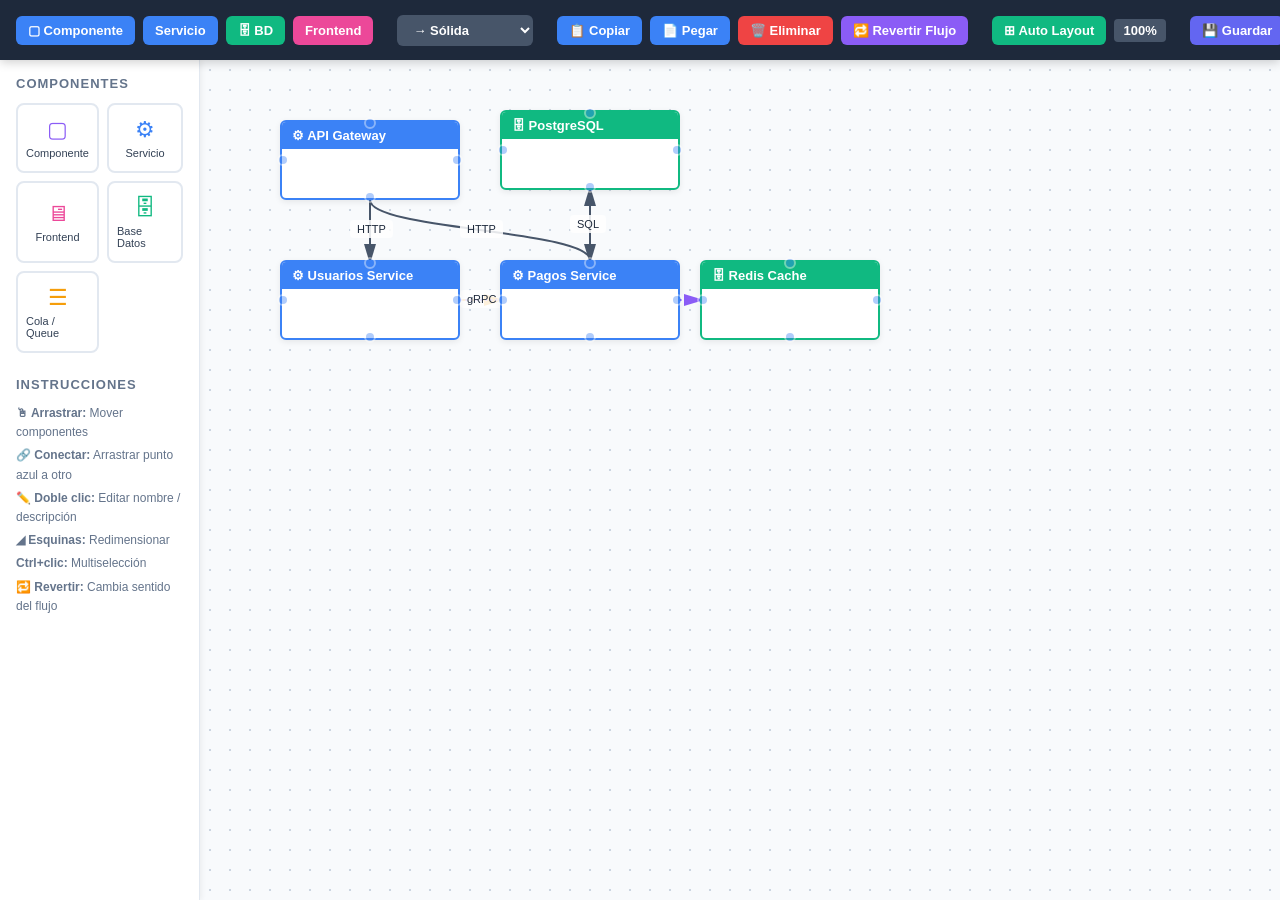
==== diagrammer.html @ 5b0c7329 "first commit" ====
<!DOCTYPE html>
<html lang="es">
<head>
    <meta charset="UTF-8">
    <meta name="viewport" content="width=device-width, initial-scale=1.0">
    <title>Diagrama de Componentes</title>
    <style>
        * { margin: 0; padding: 0; box-sizing: border-box; }
        body { font-family: 'Segoe UI', sans-serif; overflow: hidden; background: #f0f2f5; }

        .toolbar {
            position: fixed; top: 0; left: 0; right: 0; height: 60px;
            background: #1e293b; display: flex; align-items: center; padding: 0 16px; gap: 8px; z-index: 1000;
            box-shadow: 0 2px 10px rgba(0,0,0,0.2); color: white;
        }
        .toolbar button, .toolbar select {
            padding: 7px 12px; border: none; border-radius: 6px; cursor: pointer;
            font-weight: 600; transition: 0.2s; font-size: 13px;
        }
        .toolbar button { background: #3b82f6; color: white; white-space: nowrap; }
        .toolbar button:hover { background: #2563eb; }
        .toolbar select { background: #475569; color: white; }
        .toolbar .sep { width: 1px; height: 28px; background: #475569; margin: 0 4px; }

        .sidebar {
            position: fixed; left: 0; top: 60px; width: 200px; height: calc(100vh - 60px);
            background: #fff; border-right: 1px solid #e2e8f0; padding: 16px;
            overflow-y: auto; z-index: 999; box-shadow: 2px 0 5px rgba(0,0,0,0.05);
        }
        .sidebar h3 { font-size: 13px; color: #64748b; text-transform: uppercase; margin-bottom: 12px; letter-spacing: 1px; }

        .shape-palette { display: grid; grid-template-columns: 1fr 1fr; gap: 8px; margin-bottom: 24px; }
        .shape-btn {
            display: flex; flex-direction: column; align-items: center; justify-content: center;
            padding: 12px 8px; border: 2px solid #e2e8f0; border-radius: 8px; cursor: pointer;
            transition: 0.2s; background: white; font-size: 11px; color: #334155;
        }
        .shape-btn:hover { border-color: #3b82f6; background: #eff6ff; }
        .shape-btn .icon { font-size: 22px; margin-bottom: 4px; }

        #canvas {
            position: fixed; left: 200px; top: 60px; right: 0; bottom: 0;
            background: #f8fafc;
            background-image: radial-gradient(#cbd5e1 1px, transparent 1px);
            background-size: 20px 20px; overflow: hidden; transform-origin: 0 0;
        }

        #connections-svg { position: absolute; top: 0; left: 0; width: 100%; height: 100%; pointer-events: none; z-index: 1; }
        .connection-line { fill: none; stroke: #475569; stroke-width: 2; pointer-events: stroke; cursor: pointer; }
        .connection-line:hover { stroke: #3b82f6; stroke-width: 3; }
        .connection-line.dashed { stroke-dasharray: 6,4; stroke: #f59e0b; }
        .connection-line.dotted { stroke-dasharray: 2,3; stroke: #8b5cf6; }
        .connection-line.selected { stroke: #ef4444; stroke-width: 3; }
        .connection-line.bidi { marker-end: url(#arrow); }

        .conn-label {
            position: absolute; font-size: 11px; color: #1e293b; background: rgba(255,255,255,0.85);
            padding: 2px 6px; border-radius: 4px; pointer-events: auto; cursor: pointer;
            border: 1px solid transparent; z-index: 5; white-space: nowrap;
        }
        .conn-label:hover { border-color: #3b82f6; }
        .conn-label.selected { border-color: #ef4444; background: #fef2f2; }

        .node {
            position: absolute; cursor: move; z-index: 10; user-select: none;
            background: white; box-shadow: 0 2px 6px rgba(0,0,0,0.08);
            transition: box-shadow 0.15s; border-radius: 6px; overflow: visible;
        }
        .node:hover { box-shadow: 0 6px 12px rgba(0,0,0,0.12); }
        .node.selected { outline: 3px solid #3b82f6; outline-offset: 2px; }

        .node.component {
            border: 2px solid #8b5cf6; min-width: 140px; min-height: 60px;
            display: flex; flex-direction: column;
        }
        .node.component.service { border-color: #3b82f6; }
        .node.component.database { border-color: #10b981; }
        .node.component.frontend { border-color: #ec4899; }
        .node.component.queue { border-color: #f59e0b; }

        .comp-header {
            background: #8b5cf6; color: white; padding: 6px 10px; font-weight: 600;
            font-size: 13px; cursor: move; border-radius: 4px 4px 0 0; display: flex; align-items: center; gap: 6px;
        }
        .node.component.service .comp-header { background: #3b82f6; }
        .node.component.database .comp-header { background: #10b981; }
        .node.component.frontend .comp-header { background: #ec4899; }
        .node.component.queue .comp-header { background: #f59e0b; }
        .comp-body { padding: 10px; font-size: 12px; color: #475569; flex: 1; cursor: move; }

        .resize-handle {
            position: absolute; width: 10px; height: 10px; background: #3b82f6;
            border: 2px solid white; border-radius: 2px; z-index: 25; display: none; cursor: nwse-resize;
        }
        .node.selected .resize-handle { display: block; }
        .resize-handle.se { bottom: -5px; right: -5px; cursor: nwse-resize; }
        .resize-handle.sw { bottom: -5px; left: -5px; cursor: nesw-resize; }
        .resize-handle.ne { top: -5px; right: -5px; cursor: nesw-resize; }
        .resize-handle.nw { top: -5px; left: -5px; cursor: nwse-resize; }

        .node-text { font-size: 12px; color: #1e293b; text-align: center; padding: 4px 6px; word-break: break-word; line-height: 1.3; }

        .conn-point {
            position: absolute; width: 12px; height: 12px; background: #3b82f6;
            border-radius: 50%; border: 2px solid white; cursor: crosshair;
            z-index: 20; opacity: 0.4; transition: opacity 0.15s;
        }
        .node:hover .conn-point { opacity: 1; }
        .conn-point.connecting { opacity: 1; background: #10b981; animation: pulse 1s infinite; }
        @keyframes pulse { 0%,100% { transform: scale(1); } 50% { transform: scale(1.3); } }
        .conn-point.top { top: -5px; left: 50%; transform: translateX(-50%); }
        .conn-point.bottom { bottom: -5px; left: 50%; transform: translateX(-50%); }
        .conn-point.left { left: -5px; top: 50%; transform: translateY(-50%); }
        .conn-point.right { right: -5px; top: 50%; transform: translateY(-50%); }

        #rubberBand {
            position: absolute; border: 1px solid #3b82f6; background: rgba(59,130,246,0.08);
            z-index: 100; pointer-events: none; display: none;
        }

        .modal { display: none; position: fixed; inset: 0; background: rgba(0,0,0,0.5); z-index: 2000; justify-content: center; align-items: center; }
        .modal-content { background: white; padding: 24px; border-radius: 10px; width: 440px; box-shadow: 0 10px 25px rgba(0,0,0,0.2); }
        .modal-content h2 { margin-bottom: 16px; color: #1e293b; font-size: 18px; }
        .form-group { margin-bottom: 12px; }
        .form-group label { display: block; margin-bottom: 4px; font-weight: 600; color: #475569; font-size: 13px; }
        .form-group input, .form-group select, .form-group textarea { width: 100%; padding: 8px; border: 1px solid #cbd5e1; border-radius: 5px; font-family: inherit; font-size: 13px; }
        .form-group textarea { resize: vertical; min-height: 50px; }
        .modal-btns { display: flex; justify-content: flex-end; gap: 8px; margin-top: 16px; }
        .btn { padding: 8px 16px; border: none; border-radius: 5px; cursor: pointer; font-weight: 600; font-size: 13px; }
        .btn-primary { background: #3b82f6; color: white; }
        .btn-secondary { background: #94a3b8; color: white; }
        .btn-success { background: #10b981; color: white; }
        .btn-danger { background: #ef4444; color: white; }
        .btn-warning { background: #f59e0b; color: white; }

        .instrucciones { font-size: 12px; color: #64748b; line-height: 1.6; }
        .instrucciones p { margin-bottom: 4px; }
    </style>
</head>
<body>

    <div class="toolbar">
        <button onclick="addElement('component')">▢ Componente</button>
        <button onclick="addElement('component','Servicio','','','service')" style="background:#3b82f6;"> Servicio</button>
        <button onclick="addElement('component','Base Datos','','','database')" style="background:#10b981;">🗄 BD</button>
        <button onclick="addElement('component','Frontend','','','frontend')" style="background:#ec4899;"> Frontend</button>
        <div class="sep"></div>
        <select id="lineType">
            <option value="solid">→ Sólida</option>
            <option value="dashed">→ Discontinua</option>
            <option value="dotted">→ Punteada</option>
        </select>
        <div class="sep"></div>
        <button onclick="copySelected()">📋 Copiar</button>
        <button onclick="pasteSelected()">📄 Pegar</button>
        <button onclick="deleteSelected()" style="background:#ef4444;">🗑️ Eliminar</button>
        <button onclick="reverseConn()" style="background:#8b5cf6;">🔁 Revertir Flujo</button>
        <div class="sep"></div>
        <button onclick="autoLayout()" style="background:#10b981;">⊞ Auto Layout</button>
        <input id="zoomDisplay" type="text" value="100%" style="color:white;font-size:13px;font-weight:600;width:52px;text-align:center;background:#475569;border:none;border-radius:4px;padding:4px;" onchange="applyZoomInput(this)" onkeydown="if(event.key==='Enter') this.blur()" ondblclick="resetZoom()">
        <div class="sep"></div>
        <button onclick="saveDiagram()" style="background:#6366f1;">💾 Guardar</button>
        <button onclick="loadDiagram()">📂 Cargar</button>
        <input type="file" id="fileInput" style="display:none" accept=".json" onchange="loadFromFile(this)">
    </div>

    <div class="sidebar">
        <h3>Componentes</h3>
        <div class="shape-palette">
            <div class="shape-btn" onclick="addElement('component')">
                <div class="icon" style="color:#8b5cf6;">▢</div>Componente
            </div>
            <div class="shape-btn" onclick="addElement('component','Servicio','','','service')">
                <div class="icon" style="color:#3b82f6;">⚙</div>Servicio
            </div>
            <div class="shape-btn" onclick="addElement('component','Frontend','','','frontend')">
                <div class="icon" style="color:#ec4899;">🖥</div>Frontend
            </div>
            <div class="shape-btn" onclick="addElement('component','Base Datos','','','database')">
                <div class="icon" style="color:#10b981;">🗄</div>Base Datos
            </div>
            <div class="shape-btn" onclick="addElement('component','Cola','','','queue')">
                <div class="icon" style="color:#f59e0b;">☰</div>Cola / Queue
            </div>
        </div>

        <h3>Instrucciones</h3>
        <div class="instrucciones">
            <p><strong>🖱 Arrastrar:</strong> Mover componentes</p>
            <p><strong>🔗 Conectar:</strong> Arrastrar punto azul a otro</p>
            <p><strong>✏️ Doble clic:</strong> Editar nombre / descripción</p>
            <p><strong>◢ Esquinas:</strong> Redimensionar</p>
            <p><strong>Ctrl+clic:</strong> Multiselección</p>
            <p><strong>🔁 Revertir:</strong> Cambia sentido del flujo</p>
        </div>
    </div>

    <div id="canvas">
        <div id="rubberBand"></div>
        <svg id="connections-svg">
            <defs>
                <marker id="arrow" markerWidth="10" markerHeight="10" refX="8" refY="3" orient="auto">
                    <polygon points="0 0, 10 3, 0 6" fill="#475569" />
                </marker>
                <marker id="arrow-dashed" markerWidth="10" markerHeight="10" refX="8" refY="3" orient="auto">
                    <polygon points="0 0, 10 3, 0 6" fill="#f59e0b" />
                </marker>
                <marker id="arrow-dotted" markerWidth="10" markerHeight="10" refX="8" refY="3" orient="auto">
                    <polygon points="0 0, 10 3, 0 6" fill="#8b5cf6" />
                </marker>
                <marker id="arrow-rev" markerWidth="10" markerHeight="10" refX="2" refY="3" orient="auto">
                    <polygon points="10 0, 0 3, 10 6" fill="#475569" />
                </marker>
            </defs>
        </svg>
    </div>

    <div id="editModal" class="modal">
        <div class="modal-content">
            <h2 id="modalTitle">Editar Elemento</h2>
            <div class="form-group">
                <label>Nombre:</label>
                <input type="text" id="editLabel">
            </div>
            <div id="connLabelGroup" class="form-group" style="display:none;">
                <label>Etiqueta del flujo:</label>
                <input type="text" id="editConnLabel">
            </div>
            <div id="compDescGroup" class="form-group" style="display:none;">
                <label>Descripción / Tecnología:</label>
                <textarea id="editCompDesc" placeholder="Ej: Node.js, PostgreSQL, React..."></textarea>
            </div>
            <div id="compTypeGroup" class="form-group" style="display:none;">
                <label>Tipo:</label>
                <select id="editCompType">
                    <option value="">Componente</option>
                    <option value="service">Servicio</option>
                    <option value="database">Base de Datos</option>
                    <option value="frontend">Frontend</option>
                    <option value="queue">Cola / Queue</option>
                </select>
            </div>
            <div class="modal-btns">
                <button class="btn btn-secondary" onclick="closeModal()">Cancelar</button>
                <button class="btn btn-primary" onclick="saveEdit()">Guardar</button>
            </div>
        </div>
    </div>

    <div id="saveModal" class="modal">
        <div class="modal-content">
            <h2>Guardar Diagrama</h2>
            <div class="form-group">
                <label>Nombre del archivo:</label>
                <input type="text" id="saveFileName" value="diagrama-componentes.json">
            </div>
            <div style="font-size:13px;color:#64748b;margin-bottom:12px;">
                Se abrirá el selector de archivos para elegir la ubicación.
            </div>
            <div class="modal-btns">
                <button class="btn btn-secondary" onclick="closeSaveModal()">Cancelar</button>
                <button class="btn btn-primary" onclick="confirmSave()">Guardar</button>
            </div>
        </div>
    </div>

    <div id="connEditModal" class="modal">
        <div class="modal-content">
            <h2>Editar Flujo</h2>
            <div class="form-group">
                <label>Nombre del flujo:</label>
                <input type="text" id="editConnLabel2">
            </div>
            <div class="form-group">
                <label>Tipo de línea:</label>
                <select id="editConnStyle">
                    <option value="solid">Sólida (→)</option>
                    <option value="dashed">Discontinua (⇢)</option>
                    <option value="dotted">Punteada (⇢)</option>
                </select>
            </div>
            <div class="modal-btns">
                <button class="btn btn-secondary" onclick="closeConnModal()">Cancelar</button>
                <button class="btn btn-warning" onclick="reverseConn()">🔁 Revertir dirección</button>
                <button class="btn btn-primary" onclick="saveConnEdit()">Guardar</button>
            </div>
        </div>
    </div>

    <script>
        let elements = [];
        let connections = [];
        let idCounter = 0;
        let connCounter = 0;
        let copiedData = null;
        let isDragging = false;
        let dragTarget = null;
        let dragOffsetX = 0, dragOffsetY = 0;
        let isConnecting = false;
        let selectedIds = new Set();
        let dragStartPositions = [];
        let dragStartTargetX = 0, dragStartTargetY = 0;
        let isRubberBanding = false;
        let rubberStartX = 0, rubberStartY = 0;
        let rubberSelected = false;
        let isResizing = false;
        let resizeTarget = null;
        let resizeHandle = '';
        let resizeStartX = 0, resizeStartY = 0;
        let resizeStartW = 0, resizeStartH = 0;
        let resizeStartElX = 0, resizeStartElY = 0;
        let viewScale = 1.0;
        let connectingFromId = null;
        let connectingFromPos = null;
        let tempLine = null;

        const canvas = document.getElementById('canvas');
        const svg = document.getElementById('connections-svg');
        const connLabels = new Map();

        /* --- Auto Save / Load --- */

        function autoSave() {
            try { localStorage.setItem('comp_data', JSON.stringify({ elements, connections, idCounter, connCounter })); }
            catch(e) {}
        }

        function autoLoad() {
            try {
                const data = JSON.parse(localStorage.getItem('comp_data'));
                if(data && data.elements && data.elements.length > 0) {
                    elements = data.elements;
                    connections = data.connections || [];
                    idCounter = data.idCounter || 0;
                    connCounter = data.connCounter || 0;
                    elements.forEach(el => renderElement(el));
                    setTimeout(() => { connections.forEach(c => renderConn(c)); renderAllConnLabels(); }, 100);
                    return true;
                }
            } catch(e) {}
            return false;
        }

        window.onload = () => {
            if(!autoLoad()) addExample();
            updateZoomDisplay();
        };

        /* --- Element creation --- */

        function addElement(type, label = null, x = null, y = null, subtype = '') {
            const rect = canvas.getBoundingClientRect();
            const id = 'el-' + idCounter++;
            const w = 180, h = 80;

            const el = {
                id, type,
                x: x !== null ? x : rect.width / viewScale / 2 - 90 + (Math.random() * 40 - 20),
                y: y !== null ? y : rect.height / viewScale / 2 - 40 + (Math.random() * 40 - 20),
                label: label || 'Nuevo Componente',
                width: w, height: h,
                subtype: subtype || '',
                description: ''
            };

            elements.push(el);
            renderElement(el);
            autoSave();
        }

        /* --- Rendering --- */

        function renderElement(el) {
            const div = document.createElement('div');
            div.id = el.id;
            div.className = `node component${el.subtype ? ' ' + el.subtype : ''}`;
            div.style.left = el.x + 'px';
            div.style.top = el.y + 'px';
            div.style.width = el.width + 'px';
            div.style.height = el.height + 'px';

            div.innerHTML = `
                <div class="comp-header">${el.subtype === 'database' ? '🗄' : el.subtype === 'frontend' ? '🖥' : el.subtype === 'queue' ? '☰' : el.subtype === 'service' ? '⚙' : '▢'} ${el.label}</div>
                <div class="comp-body">${el.description || ''}</div>
                <div class="conn-point top" data-node="${el.id}" data-pos="top"></div>
                <div class="conn-point bottom" data-node="${el.id}" data-pos="bottom"></div>
                <div class="conn-point left" data-node="${el.id}" data-pos="left"></div>
                <div class="conn-point right" data-node="${el.id}" data-pos="right"></div>
                <div class="resize-handle nw" data-handle="nw"></div>
                <div class="resize-handle ne" data-handle="ne"></div>
                <div class="resize-handle sw" data-handle="sw"></div>
                <div class="resize-handle se" data-handle="se"></div>`;

            div.querySelectorAll('.conn-point').forEach(p => {
                p.addEventListener('mousedown', (e) => startConn(e, el.id, p.dataset.pos));
            });

            div.querySelectorAll('.resize-handle').forEach(h => {
                h.addEventListener('mousedown', (e) => {
                    e.stopPropagation(); e.preventDefault();
                    if(e.button !== 0) return;
                    isResizing = true;
                    resizeTarget = el;
                    resizeHandle = h.dataset.handle;
                    resizeStartX = e.clientX;
                    resizeStartY = e.clientY;
                    resizeStartW = el.width;
                    resizeStartH = el.height;
                    resizeStartElX = el.x;
                    resizeStartElY = el.y;
                });
            });

            div.addEventListener('mousedown', (e) => {
                if(e.target.classList.contains('conn-point')) return;
                if(e.target.classList.contains('resize-handle')) return;
                if(!selectedIds.has(el.id)) {
                    selectElement(el.id, e.ctrlKey || e.metaKey);
                } else if (e.ctrlKey || e.metaKey) {
                    selectElement(el.id, true);
                    return;
                }
                isDragging = true;
                dragTarget = el;
                const r = div.getBoundingClientRect();
                dragOffsetX = (e.clientX - r.left) / viewScale;
                dragOffsetY = (e.clientY - r.top) / viewScale;
                    if(selectedIds.size > 1) {
                        dragStartPositions = [];
                        selectedIds.forEach(sid => {
                            const se = elements.find(e => e.id === sid);
                            if(se) dragStartPositions.push({ id: sid, x: se.x, y: se.y });
                        });
                        dragStartTargetX = el.x;
                        dragStartTargetY = el.y;
                    } else dragStartPositions = [];
            });

            div.addEventListener('dblclick', () => openEditModal(el.id));
            canvas.appendChild(div);
        }

        /* --- Resize --- */

        function doResize(e) {
            if(!isResizing || !resizeTarget) return;
            const dx = (e.clientX - resizeStartX) / viewScale;
            const dy = (e.clientY - resizeStartY) / viewScale;
            const minW = 140, minH = 60;
            let x = resizeStartElX, y = resizeStartElY;
            let w = resizeStartW, h = resizeStartH;

            if(resizeHandle === 'se') { w = Math.max(minW, w + dx); h = Math.max(minH, h + dy); }
            else if(resizeHandle === 'sw') { w = Math.max(minW, w - dx); x += dx; h = Math.max(minH, h + dy); }
            else if(resizeHandle === 'ne') { w = Math.max(minW, w + dx); h = Math.max(minH, h - dy); y += dy; }
            else if(resizeHandle === 'nw') { w = Math.max(minW, w - dx); x += dx; h = Math.max(minH, h - dy); y += dy; }

            resizeTarget.x = x;
            resizeTarget.y = y;
            resizeTarget.width = w;
            resizeTarget.height = h;

            const dom = document.getElementById(resizeTarget.id);
            if(dom) {
                dom.style.left = x + 'px';
                dom.style.top = y + 'px';
                dom.style.width = w + 'px';
                dom.style.height = h + 'px';
            }
            updateConns();
            renderAllConnLabels();
        }

        /* --- Auto Layout --- */

        function autoLayout() {
            if(elements.length === 0) return;
            const gapX = 60, gapY = 50;
            const pad = 80;
            const maxW = Math.max(...elements.map(e => e.width));
            const maxH = Math.max(...elements.map(e => e.height));
            const cellW = maxW + gapX, cellH = maxH + gapY;
            const cols = Math.max(1, Math.ceil(Math.sqrt(elements.length * cellW / cellH)));
            const rows = Math.ceil(elements.length / cols);
            const sorted = [...elements].sort((a, b) => a.y - b.y || a.x - b.x);
            const cr = canvas.getBoundingClientRect();
            const totalW = cols * cellW - gapX;
            const totalH = rows * cellH - gapY;
            const startX = Math.max(pad, (cr.width / viewScale - totalW) / 2);
            const startY = Math.max(pad, (cr.height / viewScale - totalH) / 2);
            let row = 0, col = 0;
            sorted.forEach(el => {
                el.x = startX + col * cellW;
                el.y = startY + row * cellH;
                const dom = document.getElementById(el.id);
                if(dom) { dom.style.left = el.x + 'px'; dom.style.top = el.y + 'px'; }
                col++;
                if(col >= cols) { col = 0; row++; }
            });
            updateConns();
            renderAllConnLabels();
            autoSave();
        }

        /* --- Selection --- */

        function selectElement(id, ctrlKey = false) {
            if(ctrlKey) {
                if(selectedIds.has(id)) { selectedIds.delete(id); document.getElementById(id)?.classList.remove('selected'); }
                else { selectedIds.add(id); document.getElementById(id)?.classList.add('selected'); }
            } else {
                document.querySelectorAll('.node, .connection-line, .conn-label').forEach(e => e.classList.remove('selected'));
                selectedIds.clear();
                selectedIds.add(id);
                document.getElementById(id)?.classList.add('selected');
            }
        }

        function selectConn(id, ctrlKey = false) {
            if(ctrlKey) {
                if(selectedIds.has(id)) { selectedIds.delete(id); document.getElementById(id)?.classList.remove('selected');
                    const lbl = connLabels.get(id); if(lbl) lbl.classList.remove('selected');
                } else { selectedIds.add(id); document.getElementById(id)?.classList.add('selected');
                    const lbl = connLabels.get(id); if(lbl) lbl.classList.add('selected'); }
            } else {
                document.querySelectorAll('.node, .connection-line, .conn-label').forEach(e => e.classList.remove('selected'));
                selectedIds.clear();
                selectedIds.add(id);
                document.getElementById(id)?.classList.add('selected');
                const lbl = connLabels.get(id); if(lbl) lbl.classList.add('selected');
            }
        }

        /* --- Connections --- */

        function startConn(e, id, pos) {
            e.stopPropagation(); e.preventDefault();
            isConnecting = true;
            connectingFromId = id;
            connectingFromPos = pos;
            const fromEl = document.getElementById(id);
            const fromPoint = fromEl?.querySelector(`.conn-point[data-pos="${pos}"]`);
            if(fromPoint) fromPoint.classList.add('connecting');
            tempLine = document.createElementNS('http://www.w3.org/2000/svg', 'path');
            tempLine.setAttribute('stroke', '#3b82f6');
            tempLine.setAttribute('stroke-width', '2');
            tempLine.setAttribute('fill', 'none');
            tempLine.setAttribute('stroke-dasharray', '5,5');
            svg.appendChild(tempLine);
            document.addEventListener('mousemove', updateTempConn);
            document.addEventListener('mouseup', finishConn);
        }

        function updateTempConn(e) {
            if(!isConnecting || !tempLine) return;
            const fromEl = document.getElementById(connectingFromId);
            if(!fromEl) return;
            const p1 = getPoint(fromEl, connectingFromPos);
            const cr = canvas.getBoundingClientRect();
            const p2 = { x: (e.clientX - cr.left) / viewScale, y: (e.clientY - cr.top) / viewScale };
            tempLine.setAttribute('d', `M ${p1.x} ${p1.y} L ${p2.x} ${p2.y}`);
        }

        function finishConn(e) {
            document.removeEventListener('mousemove', updateTempConn);
            document.removeEventListener('mouseup', finishConn);
            if(tempLine) { tempLine.remove(); tempLine = null; }
            document.querySelectorAll('.conn-point').forEach(p => p.classList.remove('connecting'));
            const target = e.target;
            if(target && target.classList.contains('conn-point')) {
                const toId = target.dataset.node;
                const toPos = target.dataset.pos;
                if(connectingFromId !== toId) {
                    const style = document.getElementById('lineType').value;
                    createConn(connectingFromId + ':' + connectingFromPos, toId + ':' + toPos, style);
                }
            }
            isConnecting = false;
            connectingFromId = null;
            connectingFromPos = null;
        }

        function createConn(from, to, style, label = '') {
            if(connections.find(c => c.from === from && c.to === to)) return;
            const conn = { id: 'conn-' + connCounter++, from, to, style, label: label || '' };
            connections.push(conn);
            renderConn(conn);
            renderAllConnLabels();
            autoSave();
        }

        function renderConn(conn) {
            let path = document.getElementById(conn.id);
            if(!path) {
                path = document.createElementNS('http://www.w3.org/2000/svg', 'path');
                path.id = conn.id;
                path.classList.add('connection-line');
                if(conn.style === 'dashed') path.classList.add('dashed');
                if(conn.style === 'dotted') path.classList.add('dotted');
                const markerMap = { solid: 'url(#arrow)', dashed: 'url(#arrow-dashed)', dotted: 'url(#arrow-dotted)' };
                path.setAttribute('marker-end', markerMap[conn.style] || markerMap.solid);
                path.addEventListener('click', (e) => { e.stopPropagation(); selectConn(conn.id, e.ctrlKey || e.metaKey); });
                path.addEventListener('dblclick', (e) => { e.stopPropagation(); openConnModal(conn.id); });
                svg.appendChild(path);
            }

            const fromEl = document.getElementById(conn.from.split(':')[0]);
            const toEl = document.getElementById(conn.to.split(':')[0]);
            if(!fromEl || !toEl) return;

            const p1 = getPoint(fromEl, conn.from.split(':')[1]);
            const p2 = getPoint(toEl, conn.to.split(':')[1]);
            const fromPos = conn.from.split(':')[1];
            const toPos = conn.to.split(':')[1];
            const dx = Math.min(Math.abs(p2.x - p1.x) * 0.5, 150);
            const dy = Math.min(Math.abs(p2.y - p1.y) * 0.5, 150);
            const dirs = { top: -1, bottom: 1, left: -1, right: 1 };
            const o1 = dirs[fromPos] || 1;
            const o2 = dirs[toPos] || 1;
            const isHorizFrom = fromPos === 'left' || fromPos === 'right';
            const isHorizTo = toPos === 'left' || toPos === 'right';
            const cp1x = isHorizFrom ? p1.x + dx * o1 : p1.x;
            const cp1y = isHorizFrom ? p1.y : p1.y + dy * o1;
            const cp2x = isHorizTo ? p2.x + dx * o2 : p2.x;
            const cp2y = isHorizTo ? p2.y : p2.y + dy * o2;
            path.setAttribute('d', `M ${p1.x} ${p1.y} C ${cp1x} ${cp1y}, ${cp2x} ${cp2y}, ${p2.x} ${p2.y}`);
        }

        function getPoint(el, pos) {
            const r = el.getBoundingClientRect();
            const cr = canvas.getBoundingClientRect();
            const s = viewScale;
            return {
                top:    { x: (r.left + r.width/2 - cr.left) / s, y: (r.top - cr.top) / s },
                bottom: { x: (r.left + r.width/2 - cr.left) / s, y: (r.bottom - cr.top) / s },
                left:   { x: (r.left - cr.left) / s, y: (r.top + r.height/2 - cr.top) / s },
                right:  { x: (r.right - cr.left) / s, y: (r.top + r.height/2 - cr.top) / s }
            }[pos] || { x: (r.left + r.width/2 - cr.left) / s, y: (r.top + r.height/2 - cr.top) / s };
        }

        function updateConns() { connections.forEach(c => renderConn(c)); }

        /* --- Connection Labels --- */

        function getConnMidpoint(conn) {
            const fromEl = document.getElementById(conn.from.split(':')[0]);
            const toEl = document.getElementById(conn.to.split(':')[0]);
            if(!fromEl || !toEl) return null;
            const p1 = getPoint(fromEl, conn.from.split(':')[1]);
            const p2 = getPoint(toEl, conn.to.split(':')[1]);
            return { x: (p1.x + p2.x) / 2, y: (p1.y + p2.y) / 2 };
        }

        function renderAllConnLabels() {
            connLabels.forEach((labelEl, connId) => { if(labelEl) labelEl.remove(); });
            connLabels.clear();
            connections.forEach(conn => {
                if(!conn.label) return;
                const mid = getConnMidpoint(conn);
                if(!mid) return;
                const label = document.createElement('div');
                label.className = 'conn-label';
                label.textContent = conn.label;
                label.style.left = (mid.x - 20) + 'px';
                label.style.top = (mid.y - 10) + 'px';
                label.dataset.connId = conn.id;
                label.addEventListener('mousedown', (e) => { e.stopPropagation(); selectConn(conn.id, e.ctrlKey || e.metaKey); });
                label.addEventListener('dblclick', (e) => { e.stopPropagation(); openConnModal(conn.id); });
                canvas.appendChild(label);
                connLabels.set(conn.id, label);
            });
        }

        /* --- Connection Reverse --- */

        function reverseConn() {
            const id = getFirstSelectedId();
            if(!id || !id.startsWith('conn-')) return alert('Selecciona un flujo primero');
            const conn = connections.find(c => c.id === id);
            if(!conn) return;
            const tmp = conn.from;
            conn.from = conn.to;
            conn.to = tmp;
            renderConn(conn);
            renderAllConnLabels();
            autoSave();
        }

        /* --- Alignment Guides --- */

        const GUIDE_THRESHOLD = 6;
        let guideLines = [];

        function clearGuides() {
            guideLines.forEach(g => g.remove());
            guideLines = [];
        }

        function addGuideLine(x1, y1, x2, y2) {
            const line = document.createElementNS('http://www.w3.org/2000/svg', 'line');
            line.setAttribute('x1', x1);
            line.setAttribute('y1', y1);
            line.setAttribute('x2', x2);
            line.setAttribute('y2', y2);
            line.setAttribute('stroke', '#3b82f6');
            line.setAttribute('stroke-width', '1');
            line.setAttribute('stroke-dasharray', '5,4');
            svg.appendChild(line);
            guideLines.push(line);
        }

        function getBounds(el) {
            return { l: el.x, r: el.x + el.width, t: el.y, b: el.y + el.height, cx: el.x + el.width / 2, cy: el.y + el.height / 2 };
        }

        function updateDragGuides(cursorX, cursorY) {
            clearGuides();
            if(!dragTarget) return null;
            const cr = canvas.getBoundingClientRect();
            const cw = cr.width, ch = cr.height;
            const dx = cursorX - dragStartTargetX;
            const dy = cursorY - dragStartTargetY;

            let dl, dr, dt, db, dcx, dcy;
            if(dragStartPositions.length > 0) {
                let minX = Infinity, minY = Infinity, maxX = -Infinity, maxY = -Infinity;
                dragStartPositions.forEach(({ id, x, y }) => {
                    const el = elements.find(e => e.id === id);
                    if(el) {
                        const ex = x + dx, ey = y + dy;
                        minX = Math.min(minX, ex); minY = Math.min(minY, ey);
                        maxX = Math.max(maxX, ex + el.width); maxY = Math.max(maxY, ey + el.height);
                    }
                });
                dl = minX; dr = maxX; dt = minY; db = maxY; dcx = (minX + maxX) / 2; dcy = (minY + maxY) / 2;
            } else {
                const bx = cursorX, by = cursorY;
                dl = bx; dr = bx + dragTarget.width; dt = by; db = by + dragTarget.height;
                dcx = (dl + dr) / 2; dcy = (dt + db) / 2;
            }

            const others = elements.filter(el => !selectedIds.has(el.id));
            let snapX = null, snapY = null;

            for(const o of others) {
                const ob = getBounds(o);
                const checks = [
                    { val: ob.l, type: 'x', guide: ob.l },
                    { val: ob.r, type: 'x', guide: ob.r },
                    { val: ob.cx, type: 'x', guide: ob.cx },
                    { val: ob.t, type: 'y', guide: ob.t },
                    { val: ob.b, type: 'y', guide: ob.b },
                    { val: ob.cy, type: 'y', guide: ob.cy },
                ];
                for(const c of checks) {
                    if(c.type === 'x') {
                        if(Math.abs(dl - c.val) < GUIDE_THRESHOLD) {
                            addGuideLine(c.guide, 0, c.guide, ch);
                            if(snapX === null) snapX = c.guide - (dl - cursorX);
                        }
                        if(Math.abs(dr - c.val) < GUIDE_THRESHOLD) {
                            addGuideLine(c.guide, 0, c.guide, ch);
                            if(snapX === null) snapX = c.guide - (dr - cursorX);
                        }
                        if(Math.abs(dcx - c.val) < GUIDE_THRESHOLD) {
                            addGuideLine(c.guide, 0, c.guide, ch);
                            if(snapX === null) snapX = c.guide - (dcx - cursorX);
                        }
                    } else {
                        if(Math.abs(dt - c.val) < GUIDE_THRESHOLD) {
                            addGuideLine(0, c.guide, cw, c.guide);
                            if(snapY === null) snapY = c.guide - (dt - cursorY);
                        }
                        if(Math.abs(db - c.val) < GUIDE_THRESHOLD) {
                            addGuideLine(0, c.guide, cw, c.guide);
                            if(snapY === null) snapY = c.guide - (db - cursorY);
                        }
                        if(Math.abs(dcy - c.val) < GUIDE_THRESHOLD) {
                            addGuideLine(0, c.guide, cw, c.guide);
                            if(snapY === null) snapY = c.guide - (dcy - cursorY);
                        }
                    }
                }
            }
            return { x: snapX !== null ? snapX : cursorX, y: snapY !== null ? snapY : cursorY };
        }

        /* --- Mouse events --- */

        document.addEventListener('mousemove', (e) => {
            if(isRubberBanding) {
                const cr = canvas.getBoundingClientRect();
                const mx = (e.clientX - cr.left) / viewScale, my = (e.clientY - cr.top) / viewScale;
                const band = document.getElementById('rubberBand');
                const x = Math.min(rubberStartX, mx), y = Math.min(rubberStartY, my);
                band.style.left = x + 'px'; band.style.top = y + 'px';
                band.style.width = Math.abs(mx - rubberStartX) + 'px';
                band.style.height = Math.abs(my - rubberStartY) + 'px';
            }
            if(isResizing) { doResize(e); return; }
            if(isDragging && dragTarget) {
                const cr = canvas.getBoundingClientRect();
                const rawX = (e.clientX - cr.left) / viewScale - dragOffsetX;
                const rawY = (e.clientY - cr.top) / viewScale - dragOffsetY;
                const snapped = updateDragGuides(rawX, rawY);
                const fx = snapped ? snapped.x : rawX;
                const fy = snapped ? snapped.y : rawY;
                if(dragStartPositions.length > 0) {
                    const dx = fx - dragStartTargetX;
                    const dy = fy - dragStartTargetY;
                    dragStartPositions.forEach(({ id, x, y }) => {
                        const ed = elements.find(el => el.id === id);
                        if(ed) { ed.x = x + dx; ed.y = y + dy;
                            const dom = document.getElementById(id);
                            if(dom) { dom.style.left = ed.x + 'px'; dom.style.top = ed.y + 'px'; }
                        }
                    });
                } else {
                    dragTarget.x = fx; dragTarget.y = fy;
                    const dom = document.getElementById(dragTarget.id);
                    if(dom) { dom.style.left = dragTarget.x + 'px'; dom.style.top = dragTarget.y + 'px'; }
                }
                updateConns();
                renderAllConnLabels();
            }
        });

        document.addEventListener('mouseup', (e) => {
            if(isRubberBanding) {
                isRubberBanding = false; rubberSelected = false;
                const band = document.getElementById('rubberBand');
                const rw = parseInt(band.style.width), rh = parseInt(band.style.height);
                band.style.display = 'none';
                if(rw > 5 || rh > 5) {
                    document.querySelectorAll('.selected').forEach(el => el.classList.remove('selected'));
                    selectedIds.clear();
                    const cr = canvas.getBoundingClientRect();
                    const mx = (e.clientX - cr.left) / viewScale;
                    const my = (e.clientY - cr.top) / viewScale;
                    const rx = Math.min(rubberStartX, mx);
                    const ry = Math.min(rubberStartY, my);
                    const rr = Math.max(rubberStartX, mx);
                    const rb = Math.max(rubberStartY, my);
                    elements.forEach(el => {
                        const dom = document.getElementById(el.id);
                        if(!dom) return;
                        const er = dom.getBoundingClientRect();
                        const elL = er.left - cr.left, elT = er.top - cr.top;
                        if(elL + er.width >= rx && elL <= rr && elT + er.height >= ry && elT <= rb) {
                            selectedIds.add(el.id); dom.classList.add('selected');
                        }
                    });
                    if(selectedIds.size > 0) rubberSelected = true;
                }
            }
            clearGuides();
            if(isResizing) { isResizing = false; resizeTarget = null; autoSave(); }
            if(isDragging) autoSave();
            isDragging = false; dragTarget = null;
        });

        canvas.addEventListener('mousedown', (e) => {
            if(e.target === canvas || e.target === svg || e.target.id === 'rubberBand') {
                const cr = canvas.getBoundingClientRect();
                isRubberBanding = true;
                rubberStartX = (e.clientX - cr.left) / viewScale; rubberStartY = (e.clientY - cr.top) / viewScale;
                const band = document.getElementById('rubberBand');
                band.style.left = rubberStartX + 'px'; band.style.top = rubberStartY + 'px';
                band.style.width = '0px'; band.style.height = '0px';
                band.style.display = 'block';
            }
        });

        canvas.addEventListener('click', (e) => {
            if(rubberSelected) { rubberSelected = false; return; }
            if(e.target === canvas || e.target === svg) {
                document.querySelectorAll('.selected').forEach(el => el.classList.remove('selected'));
                selectedIds.clear();
            }
        });

        function updateZoomDisplay() {
            document.getElementById('zoomDisplay').value = Math.round(viewScale * 100) + '%';
        }

        function resetZoom() { viewScale = 1.0; canvas.style.transform = 'scale(1)'; updateZoomDisplay(); }

        function applyZoomInput(input) {
            const pct = parseInt(input.value);
            if(isNaN(pct) || pct < 20 || pct > 500) { updateZoomDisplay(); return; }
            viewScale = pct / 100;
            canvas.style.transform = 'scale(' + viewScale + ')';
            updateZoomDisplay();
        }

        canvas.addEventListener('wheel', (e) => {
            if(!e.ctrlKey && !e.metaKey) return;
            e.preventDefault();
            const delta = -e.deltaY * 0.001;
            viewScale = Math.max(0.2, Math.min(5, viewScale + delta));
            canvas.style.transform = 'scale(' + viewScale + ')';
            updateZoomDisplay();
        }, { passive: false });

        /* --- CRUD --- */

        function copySelected() {
            if(selectedIds.size === 0) return alert('Selecciona al menos un elemento');
            const els = elements.filter(e => selectedIds.has(e.id));
            if(els.length > 0) copiedData = JSON.parse(JSON.stringify(els));
        }

        function pasteSelected() {
            if(!copiedData) return alert('Nada copiado');
            const newElements = copiedData.map(el => ({ ...el, id: 'el-' + idCounter++, x: el.x + 30, y: el.y + 30 }));
            newElements.forEach(el => { elements.push(el); renderElement(el); });
            autoSave();
        }

        function deleteSelected() {
            if(selectedIds.size === 0) return alert('Selecciona al menos un elemento');
            selectedIds.forEach(id => {
                if(id.startsWith('conn-')) {
                    connections = connections.filter(c => c.id !== id);
                    document.getElementById(id)?.remove();
                    const lbl = connLabels.get(id); if(lbl) { lbl.remove(); connLabels.delete(id); }
                } else {
                    elements = elements.filter(e => e.id !== id);
                    document.getElementById(id)?.remove();
                    connections = connections.filter(c => {
                        if(c.from.startsWith(id) || c.to.startsWith(id)) {
                            document.getElementById(c.id)?.remove();
                            const lbl = connLabels.get(c.id); if(lbl) { lbl.remove(); connLabels.delete(c.id); }
                            return false;
                        } return true;
                    });
                }
            });
            selectedIds.clear();
            autoSave();
        }

        /* --- Edit Modals --- */

        function openEditModal(id) {
            const el = elements.find(e => e.id === id);
            if(!el) return;
            document.getElementById('modalTitle').textContent = 'Editar Componente';
            document.getElementById('editLabel').value = el.label || '';
            document.getElementById('editConnLabel').value = '';
            document.getElementById('connLabelGroup').style.display = 'none';
            document.getElementById('compDescGroup').style.display = 'block';
            document.getElementById('compTypeGroup').style.display = 'block';
            document.getElementById('editCompDesc').value = el.description || '';
            document.getElementById('editCompType').value = el.subtype || '';
            document.getElementById('editModal').style.display = 'flex';
            selectedIds.clear();
            document.querySelectorAll('.selected').forEach(e => e.classList.remove('selected'));
            selectedIds.add(id);
            document.getElementById(id)?.classList.add('selected');
        }

        function openConnModal(connId) {
            const conn = connections.find(c => c.id === connId);
            if(!conn) return;
            document.getElementById('editConnLabel2').value = conn.label || '';
            document.getElementById('editConnStyle').value = conn.style || 'solid';
            document.getElementById('connEditModal').style.display = 'flex';
            document.getElementById('connEditModal').dataset.connId = connId;
        }

        function closeConnModal() { document.getElementById('connEditModal').style.display = 'none'; }

        function saveConnEdit() {
            const connId = document.getElementById('connEditModal').dataset.connId;
            const conn = connections.find(c => c.id === connId);
            if(!conn) return;
            conn.label = document.getElementById('editConnLabel2').value || '';
            conn.style = document.getElementById('editConnStyle').value;
            renderConn(conn);
            renderAllConnLabels();
            autoSave();
            closeConnModal();
        }

        function getFirstSelectedId() { return selectedIds.values().next().value; }

        function saveEdit() {
            const id = getFirstSelectedId();
            const el = elements.find(e => e.id === id);
            if(!el) return;
            el.label = document.getElementById('editLabel').value || el.label;
            el.description = document.getElementById('editCompDesc').value || '';
            el.subtype = document.getElementById('editCompType').value || '';

            const dom = document.getElementById(id);
            if(dom) {
                dom.className = `node component${el.subtype ? ' ' + el.subtype : ''}`;
                const h = dom.querySelector('.comp-header');
                if(h) h.innerHTML = `${el.subtype === 'database' ? '🗄' : el.subtype === 'frontend' ? '🖥' : el.subtype === 'queue' ? '☰' : el.subtype === 'service' ? '⚙' : '▢'} ${el.label}`;
                const b = dom.querySelector('.comp-body');
                if(b) b.textContent = el.description;
            }
            closeModal();
            autoSave();
        }

        function closeModal() { document.getElementById('editModal').style.display = 'none'; }
        function closeSaveModal() { document.getElementById('saveModal').style.display = 'none'; }

        /* --- File I/O --- */

        function saveDiagram() {
            document.getElementById('saveFileName').value = 'diagrama-componentes.json';
            document.getElementById('saveModal').style.display = 'flex';
        }

        async function confirmSave() {
            const fileName = document.getElementById('saveFileName').value.trim() || 'diagrama-componentes.json';
            closeSaveModal();
            const data = { elements, connections, idCounter, connCounter };
            const blob = new Blob([JSON.stringify(data, null, 2)], { type: 'application/json' });
            if('showSaveFilePicker' in window) {
                try {
                    const handle = await window.showSaveFilePicker({
                        suggestedName: fileName,
                        types: [{ description: 'JSON', accept: { 'application/json': ['.json'] } }]
                    });
                    const w = await handle.createWritable();
                    await w.write(blob); await w.close(); return;
                } catch(e) { if(e.name === 'AbortError') return; }
            }
            const a = document.createElement('a');
            a.href = URL.createObjectURL(blob); a.download = fileName; a.click();
        }

        async function loadDiagram() {
            if('showOpenFilePicker' in window) {
                try {
                    const [handle] = await window.showOpenFilePicker({
                        types: [{ description: 'JSON', accept: { 'application/json': ['.json'] } }]
                    });
                    loadFromFileObj(await handle.getFile());
                } catch(e) { if(e.name === 'AbortError') return; }
            } else document.getElementById('fileInput').click();
        }

        function loadFromFile(input) {
            if(input.files[0]) { loadFromFileObj(input.files[0]); input.value = ''; }
        }

        function loadFromFileObj(file) {
            const reader = new FileReader();
            reader.onload = (e) => {
                try {
                    const data = JSON.parse(e.target.result);
                    document.querySelectorAll('.node, .connection-line, .conn-label').forEach(el => el.remove());
                    connLabels.clear();
                    selectedIds.clear();
                    elements = data.elements; connections = data.connections || [];
                    idCounter = data.idCounter || 0; connCounter = data.connCounter || 0;
                    elements.forEach(el => renderElement(el));
                    setTimeout(() => { connections.forEach(c => renderConn(c)); renderAllConnLabels(); autoSave(); }, 100);
                } catch(err) { alert('Error: ' + err.message); }
            };
            reader.readAsText(file);
        }

        /* --- Example --- */

        function addExample() {
            addElement('component', 'API Gateway', 80, 60, 'service');
            addElement('component', 'Usuarios Service', 80, 200, 'service');
            addElement('component', 'Pagos Service', 300, 200, 'service');
            addElement('component', 'PostgreSQL', 300, 50, 'database');
            addElement('component', 'Redis Cache', 500, 200, 'database');

            setTimeout(() => {
                createConn('el-0:bottom', 'el-1:top', 'solid', 'HTTP');
                createConn('el-0:bottom', 'el-2:top', 'solid', 'HTTP');
                createConn('el-1:right', 'el-2:left', 'dashed', 'gRPC');
                createConn('el-1:right', 'el-4:left', 'dotted', 'cache');
                createConn('el-2:top', 'el-3:bottom', 'solid', 'SQL');
            }, 100);
        }

        /* --- Keyboard Shortcuts --- */

        document.addEventListener('keydown', (e) => {
            if(e.target.tagName === 'INPUT' || e.target.tagName === 'TEXTAREA' || e.target.tagName === 'SELECT') return;
            if(e.key === 'Delete') { e.preventDefault(); deleteSelected(); }
            if(e.ctrlKey && e.key === 'a') {
                e.preventDefault();
                document.querySelectorAll('.selected').forEach(el => el.classList.remove('selected'));
                selectedIds.clear();
                elements.forEach(el => {
                    selectedIds.add(el.id);
                    document.getElementById(el.id)?.classList.add('selected');
                });
                connections.forEach(c => {
                    selectedIds.add(c.id);
                    document.getElementById(c.id)?.classList.add('selected');
                    const lbl = connLabels.get(c.id);
                    if(lbl) lbl.classList.add('selected');
                });
                return;
            }
            if(e.ctrlKey && e.key === 'c') copySelected();
            if(e.ctrlKey && e.key === 'v') pasteSelected();
            if(e.ctrlKey && e.key === 's') { e.preventDefault(); saveDiagram(); }
        });
    </script>
</body>
</html>
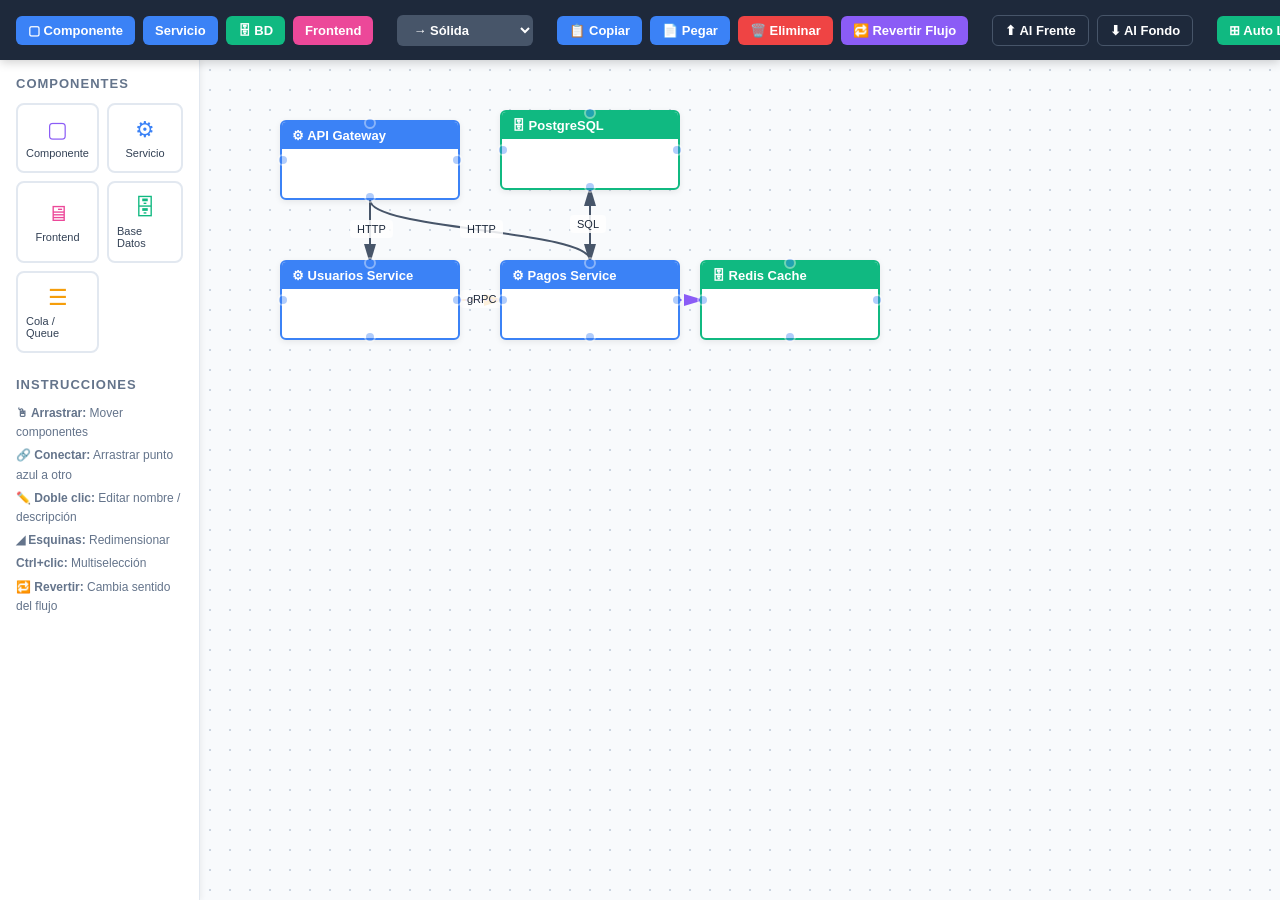
==== commit e1e36251: "orden z: botones traer al frente / enviar al fondo con z-index dinámico" ====
--- a/diagrammer.html
+++ b/diagrammer.html
@@ -155,6 +155,9 @@
         <button onclick="pasteSelected()">📄 Pegar</button>
         <button onclick="deleteSelected()" style="background:#ef4444;">🗑️ Eliminar</button>
         <button onclick="reverseConn()" style="background:#8b5cf6;">🔁 Revertir Flujo</button>
+        <div class="sep"></div>
+        <button onclick="bringToFront()" style="background:#1e293b;border:1px solid #475569;">⬆ Al Frente</button>
+        <button onclick="sendToBack()" style="background:#1e293b;border:1px solid #475569;">⬇ Al Fondo</button>
         <div class="sep"></div>
         <button onclick="autoLayout()" style="background:#10b981;">⊞ Auto Layout</button>
         <input id="zoomDisplay" type="text" value="100%" style="color:white;font-size:13px;font-weight:600;width:52px;text-align:center;background:#475569;border:none;border-radius:4px;padding:4px;" onchange="applyZoomInput(this)" onkeydown="if(event.key==='Enter') this.blur()" ondblclick="resetZoom()">
@@ -310,6 +313,9 @@
         let resizeStartW = 0, resizeStartH = 0;
         let resizeStartElX = 0, resizeStartElY = 0;
         let viewScale = 1.0;
+        let zCounter = 100;
+        const GRID = 20;
+        function snap(v) { return Math.round(v / GRID) * GRID; }
         let connectingFromId = null;
         let connectingFromPos = null;
         let tempLine = null;
@@ -450,10 +456,10 @@
             let x = resizeStartElX, y = resizeStartElY;
             let w = resizeStartW, h = resizeStartH;
 
-            if(resizeHandle === 'se') { w = Math.max(minW, w + dx); h = Math.max(minH, h + dy); }
-            else if(resizeHandle === 'sw') { w = Math.max(minW, w - dx); x += dx; h = Math.max(minH, h + dy); }
-            else if(resizeHandle === 'ne') { w = Math.max(minW, w + dx); h = Math.max(minH, h - dy); y += dy; }
-            else if(resizeHandle === 'nw') { w = Math.max(minW, w - dx); x += dx; h = Math.max(minH, h - dy); y += dy; }
+            if(resizeHandle === 'se') { const r = snap(x + w + dx), b = snap(y + h + dy); w = Math.max(minW, r - x); h = Math.max(minH, b - y); }
+            else if(resizeHandle === 'sw') { const nx = snap(x + dx), b = snap(y + h + dy); x = nx; w = Math.max(minW, resizeStartElX + resizeStartW - nx); h = Math.max(minH, b - y); }
+            else if(resizeHandle === 'ne') { const r = snap(x + w + dx), ny = snap(y + dy); w = Math.max(minW, r - x); y = ny; h = Math.max(minH, resizeStartElY + resizeStartH - ny); }
+            else if(resizeHandle === 'nw') { const nx = snap(x + dx), ny = snap(y + dy); x = nx; y = ny; w = Math.max(minW, resizeStartElX + resizeStartW - nx); h = Math.max(minH, resizeStartElY + resizeStartH - ny); }
 
             resizeTarget.x = x;
             resizeTarget.y = y;
@@ -469,6 +475,22 @@
             }
             updateConns();
             renderAllConnLabels();
+        }
+
+        /* --- Z-Order --- */
+
+        function bringToFront() {
+            const sel = [...selectedIds].filter(id => !id.startsWith('conn-'));
+            if(sel.length === 0) return alert('Selecciona un componente primero');
+            sel.forEach(id => { const d = document.getElementById(id); if(d) d.style.zIndex = ++zCounter; });
+            autoSave();
+        }
+
+        function sendToBack() {
+            const sel = [...selectedIds].filter(id => !id.startsWith('conn-'));
+            if(sel.length === 0) return alert('Selecciona un componente primero');
+            sel.forEach(id => { const d = document.getElementById(id); if(d) d.style.zIndex = --zCounter; });
+            autoSave();
         }
 
         /* --- Auto Layout --- */
@@ -802,7 +824,8 @@
                 const cr = canvas.getBoundingClientRect();
                 const rawX = (e.clientX - cr.left) / viewScale - dragOffsetX;
                 const rawY = (e.clientY - cr.top) / viewScale - dragOffsetY;
-                const snapped = updateDragGuides(rawX, rawY);
+                const gx = snap(rawX), gy = snap(rawY);
+                const snapped = updateDragGuides(gx, gy);
                 const fx = snapped ? snapped.x : rawX;
                 const fy = snapped ? snapped.y : rawY;
                 if(dragStartPositions.length > 0) {
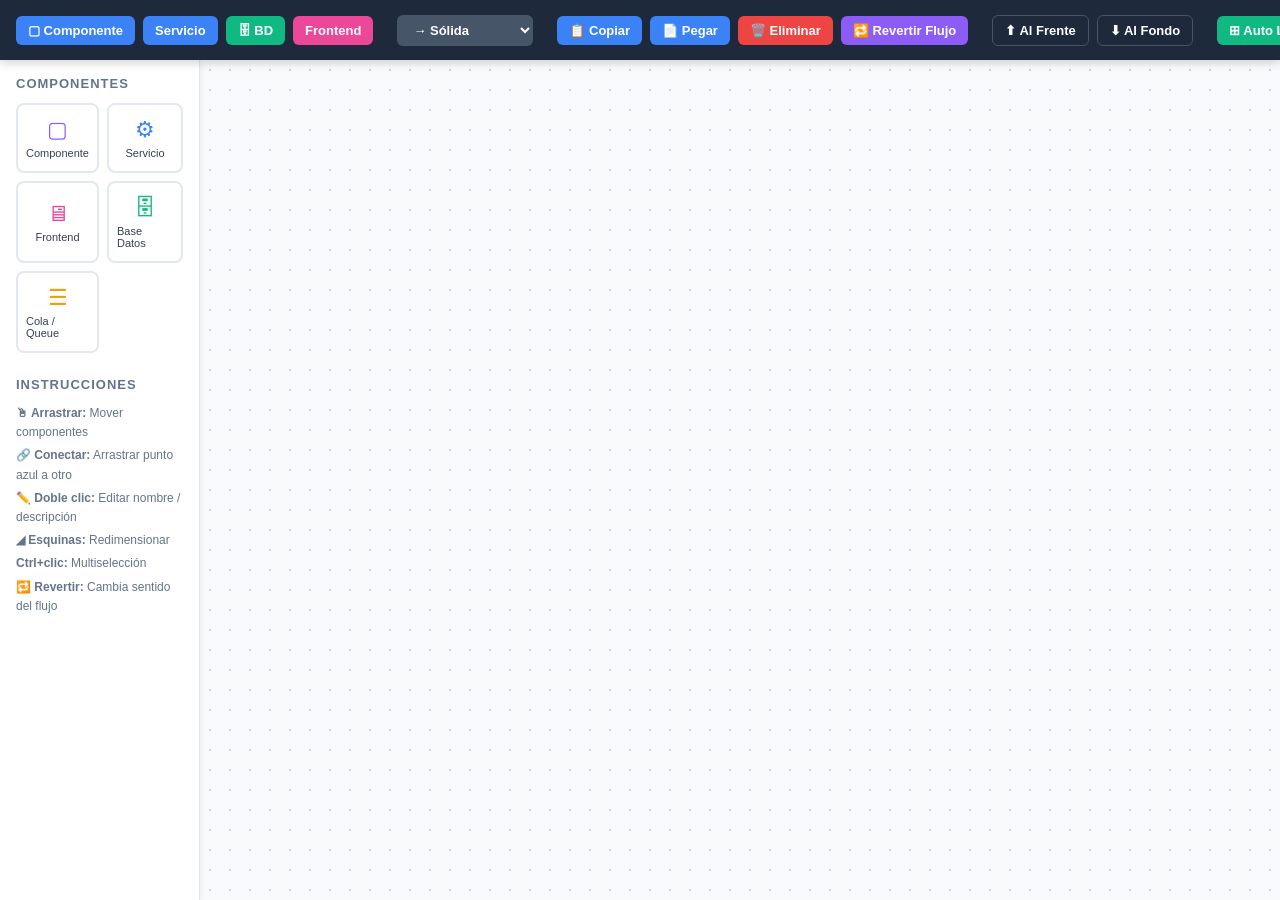
==== commit 8eca8920: "exportar png: boton en barra que renderiza diagrama completo a imagen descargable" ====
--- a/diagrammer.html
+++ b/diagrammer.html
@@ -160,6 +160,8 @@
         <button onclick="sendToBack()" style="background:#1e293b;border:1px solid #475569;">⬇ Al Fondo</button>
         <div class="sep"></div>
         <button onclick="autoLayout()" style="background:#10b981;">⊞ Auto Layout</button>
+        <div class="sep"></div>
+        <button onclick="exportAsImage()" style="background:#6366f1;">🖼 Exportar PNG</button>
         <input id="zoomDisplay" type="text" value="100%" style="color:white;font-size:13px;font-weight:600;width:52px;text-align:center;background:#475569;border:none;border-radius:4px;padding:4px;" onchange="applyZoomInput(this)" onkeydown="if(event.key==='Enter') this.blur()" ondblclick="resetZoom()">
         <div class="sep"></div>
         <button onclick="saveDiagram()" style="background:#6366f1;">💾 Guardar</button>
@@ -1089,6 +1091,84 @@
             reader.readAsText(file);
         }
 
+        /* --- Export PNG --- */
+
+        function exportAsImage() {
+            if(elements.length === 0) return alert('No hay elementos para exportar');
+            let minX = Infinity, minY = Infinity, maxX = -Infinity, maxY = -Infinity;
+            elements.forEach(el => {
+                minX = Math.min(minX, el.x); minY = Math.min(minY, el.y);
+                maxX = Math.max(maxX, el.x + el.width); maxY = Math.max(maxY, el.y + el.height);
+            });
+            const PAD = 40;
+            const W = maxX - minX + PAD * 2, H = maxY - minY + PAD * 2;
+            const c = document.createElement('canvas');
+            c.width = W * 2; c.height = H * 2;
+            const ctx = c.getContext('2d');
+            ctx.scale(2, 2);
+            ctx.translate(PAD - minX, PAD - minY);
+
+            ctx.fillStyle = '#f8fafc';
+            ctx.fillRect(minX - PAD, minY - PAD, W, H);
+            ctx.fillStyle = '#cbd5e1';
+            for(let gx = Math.floor(minX/20)*20; gx <= maxX; gx += 20)
+                for(let gy = Math.floor(minY/20)*20; gy <= maxY; gy += 20) { ctx.beginPath(); ctx.arc(gx, gy, 1.5, 0, Math.PI*2); ctx.fill(); }
+
+            const colors = { service: '#3b82f6', database: '#10b981', frontend: '#ec4899', queue: '#f59e0b', '': '#8b5cf6' };
+
+            connections.forEach(conn => {
+                const fe = elements.find(e => conn.from.startsWith(e.id)), te = elements.find(e => conn.to.startsWith(e.id));
+                if(!fe || !te) return;
+                const fp = conn.from.split(':')[1], tp = conn.to.split(':')[1];
+                const pp = (el, p) => ({ top:[el.x+el.width/2,el.y], bottom:[el.x+el.width/2,el.y+el.height], left:[el.x,el.y+el.height/2], right:[el.x+el.width,el.y+el.height/2] }[p]||[el.x+el.width/2,el.y+el.height/2]));
+                const p1 = pp(fe,fp), p2 = pp(te,tp);
+                const dx = Math.min(Math.abs(p2[0]-p1[0])*0.5,150), dy = Math.min(Math.abs(p2[1]-p1[1])*0.5,150);
+                const dir = {top:-1,bottom:1,left:-1,right:1}, o1=dir[fp]||1, o2=dir[tp]||1;
+                const hf = fp==='left'||fp==='right', ht = tp==='left'||tp==='right';
+                const cp1 = [hf?p1[0]+dx*o1:p1[0], hf?p1[1]:p1[1]+dy*o1];
+                const cp2 = [ht?p2[0]+dx*o2:p2[0], ht?p2[1]:p2[1]+dy*o2];
+                const col = conn.style==='solid'?'#475569':conn.style==='dashed'?'#f59e0b':'#8b5cf6';
+                ctx.beginPath(); ctx.moveTo(p1[0],p1[1]); ctx.bezierCurveTo(cp1[0],cp1[1],cp2[0],cp2[1],p2[0],p2[1]);
+                ctx.strokeStyle = col; ctx.lineWidth = 2;
+                if(conn.style==='dashed') ctx.setLineDash([6,4]); else if(conn.style==='dotted') ctx.setLineDash([2,3]); else ctx.setLineDash([]);
+                ctx.stroke(); ctx.setLineDash([]);
+                const ang = Math.atan2(p2[1]-cp2[1],p2[0]-cp2[0]);
+                ctx.beginPath(); ctx.moveTo(p2[0],p2[1]);
+                ctx.lineTo(p2[0]-10*Math.cos(ang)-4*Math.sin(ang),p2[1]-10*Math.sin(ang)+4*Math.cos(ang));
+                ctx.lineTo(p2[0]-10*Math.cos(ang)+4*Math.sin(ang),p2[1]-10*Math.sin(ang)-4*Math.cos(ang));
+                ctx.closePath(); ctx.fillStyle = col; ctx.fill();
+                if(conn.label) {
+                    const mx=(p1[0]+p2[0])/2, my=(p1[1]+p2[1])/2;
+                    ctx.font='11px Segoe UI'; ctx.textAlign='center'; ctx.textBaseline='middle';
+                    const tw=ctx.measureText(conn.label).width;
+                    ctx.fillStyle='rgba(255,255,255,0.85)'; ctx.fillRect(mx-tw/2-4,my-8,tw+8,16);
+                    ctx.fillStyle='#1e293b'; ctx.fillText(conn.label,mx,my);
+                }
+            });
+
+            elements.forEach(el => {
+                const col = colors[el.subtype]||'#8b5cf6';
+                ctx.fillStyle='rgba(0,0,0,0.06)'; roundRect(ctx,el.x+3,el.y+3,el.width,el.height,6); ctx.fill();
+                ctx.fillStyle='white'; ctx.strokeStyle=col; ctx.lineWidth=2; roundRect(ctx,el.x,el.y,el.width,el.height,6); ctx.fill(); ctx.stroke();
+                ctx.fillStyle=col; roundRect(ctx,el.x+2,el.y+2,el.width-4,28,4); ctx.fill();
+                ctx.fillStyle='white'; ctx.font='bold 13px Segoe UI'; ctx.textAlign='left'; ctx.textBaseline='middle';
+                ctx.fillText(el.label,el.x+10,el.y+16);
+                if(el.description) {
+                    ctx.fillStyle='#475569'; ctx.font='12px Segoe UI'; ctx.textAlign='left'; ctx.textBaseline='top';
+                    const s = el.description.length > 30 ? el.description.slice(0,30)+'…' : el.description;
+                    ctx.fillText(s,el.x+10,el.y+36);
+                }
+            });
+            const a=document.createElement('a'); a.download='diagrama.png'; a.href=c.toDataURL('image/png'); a.click();
+        }
+
+        function roundRect(ctx,x,y,w,h,r) {
+            ctx.beginPath(); ctx.moveTo(x+r,y); ctx.lineTo(x+w-r,y); ctx.quadraticCurveTo(x+w,y,x+w,y+r);
+            ctx.lineTo(x+w,y+h-r); ctx.quadraticCurveTo(x+w,y+h,x+w-r,y+h);
+            ctx.lineTo(x+r,y+h); ctx.quadraticCurveTo(x,y+h,x,y+h-r);
+            ctx.lineTo(x,y+r); ctx.quadraticCurveTo(x,y,x+r,y); ctx.closePath();
+        }
+
         /* --- Example --- */
 
         function addExample() {
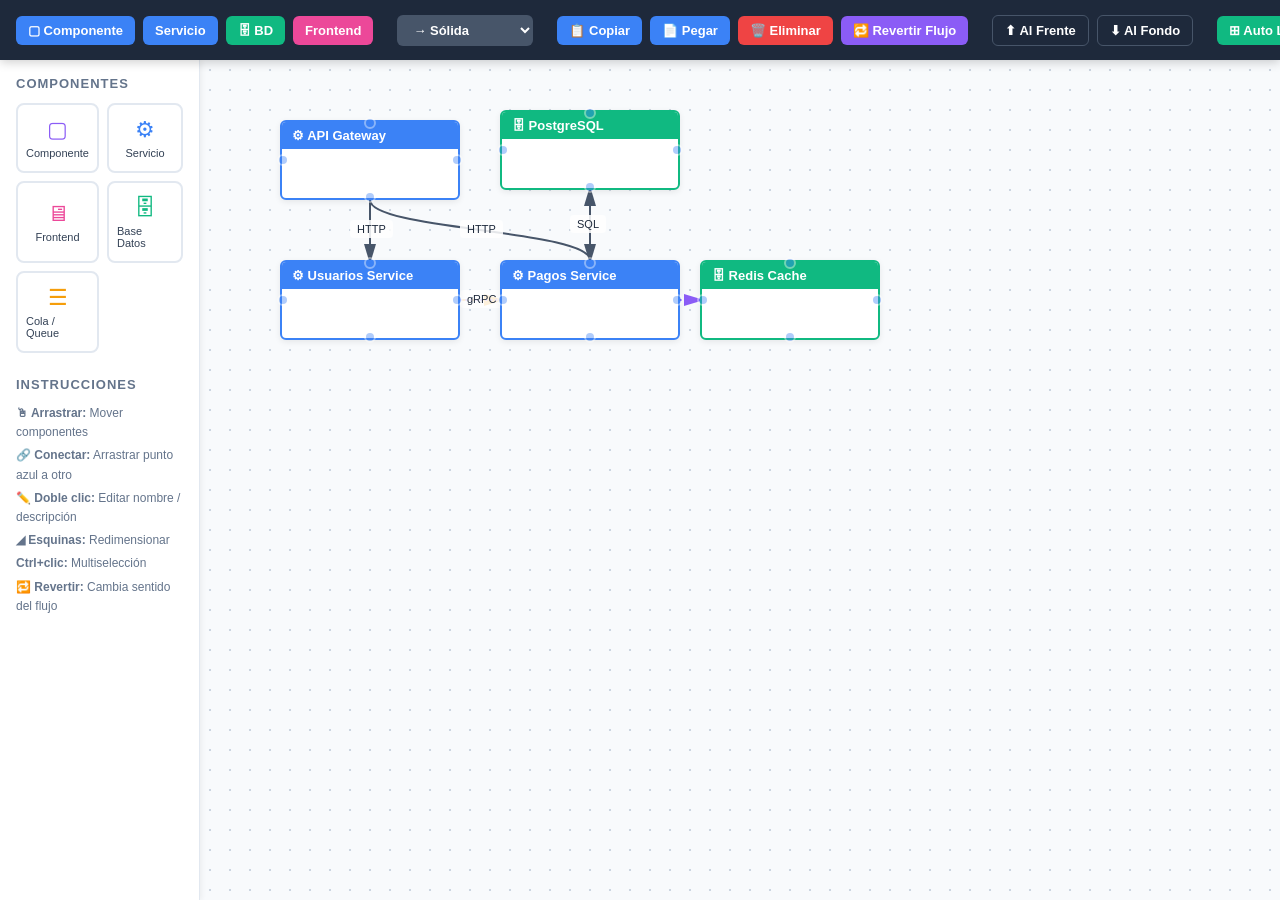
==== commit 192a4e72: "fix: parentesis extra en exportAsImage que rompia todo el script" ====
--- a/diagrammer.html
+++ b/diagrammer.html
@@ -1120,7 +1120,7 @@
                 const fe = elements.find(e => conn.from.startsWith(e.id)), te = elements.find(e => conn.to.startsWith(e.id));
                 if(!fe || !te) return;
                 const fp = conn.from.split(':')[1], tp = conn.to.split(':')[1];
-                const pp = (el, p) => ({ top:[el.x+el.width/2,el.y], bottom:[el.x+el.width/2,el.y+el.height], left:[el.x,el.y+el.height/2], right:[el.x+el.width,el.y+el.height/2] }[p]||[el.x+el.width/2,el.y+el.height/2]));
+                const pp = (el, p) => ({ top:[el.x+el.width/2,el.y], bottom:[el.x+el.width/2,el.y+el.height], left:[el.x,el.y+el.height/2], right:[el.x+el.width,el.y+el.height/2] }[p]||[el.x+el.width/2,el.y+el.height/2]);
                 const p1 = pp(fe,fp), p2 = pp(te,tp);
                 const dx = Math.min(Math.abs(p2[0]-p1[0])*0.5,150), dy = Math.min(Math.abs(p2[1]-p1[1])*0.5,150);
                 const dir = {top:-1,bottom:1,left:-1,right:1}, o1=dir[fp]||1, o2=dir[tp]||1;
